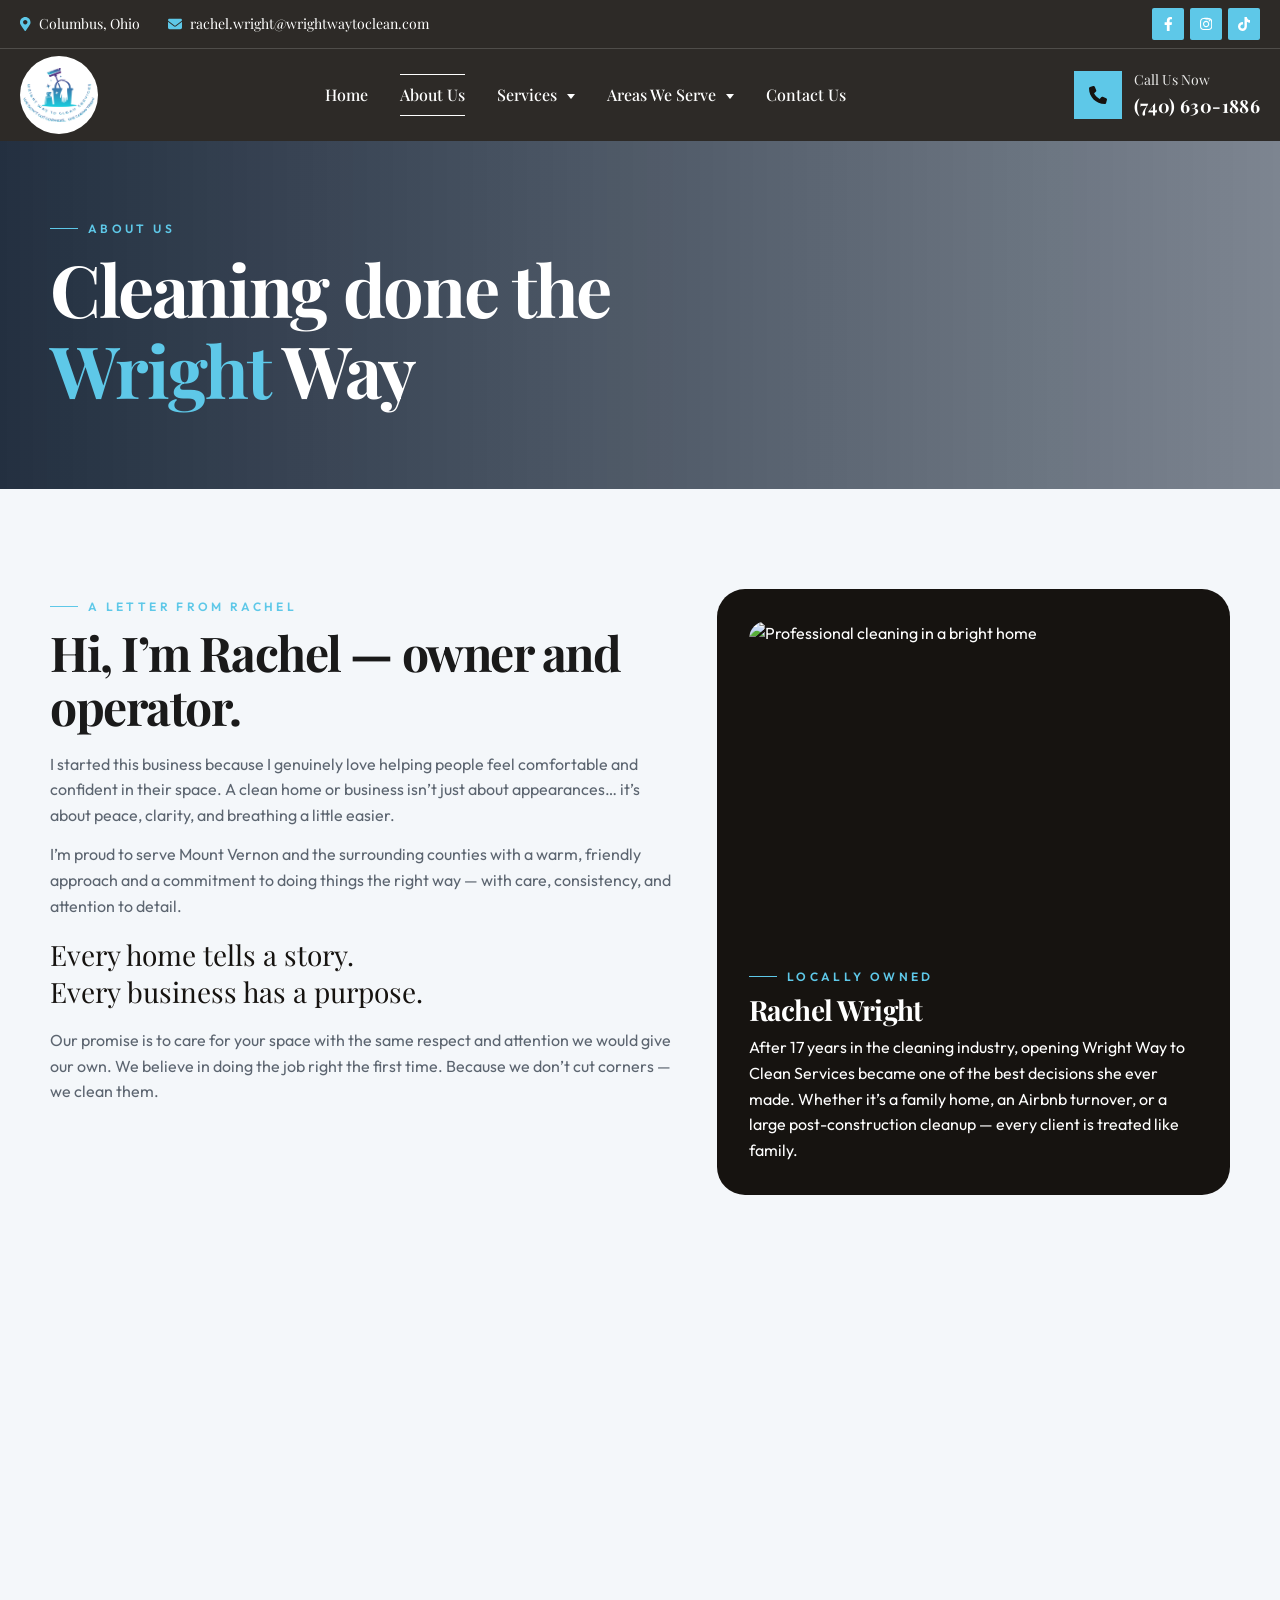
==== about.html @ b16ce920 "Add Wright Way to Clean marketing site. Static multi-page site with booking form, services, and Verc" ====
<!DOCTYPE html>
<html lang="en">
<head>
  <meta charset="UTF-8" />
  <meta name="viewport" content="width=device-width, initial-scale=1.0" />
  <title>About | Wright Way to Clean Services</title>
  <meta name="description" content="Meet Rachel Wright, owner of Wright Way to Clean Services. 17 years of professional cleaning across Central Ohio." />
  <link rel="icon" href="assets/img/favicon.svg" type="image/svg+xml" />
  <link rel="preconnect" href="https://fonts.googleapis.com" />
  <link rel="preconnect" href="https://fonts.gstatic.com" crossorigin />
  <link href="https://fonts.googleapis.com/css2?family=Outfit:wght@300;400;500;600;700&family=Playfair+Display:wght@500;600;700&display=swap" rel="stylesheet" />
  <link rel="stylesheet" href="assets/css/style.css" />
</head>
<body>
  <div class="preloader" id="preloader"><div class="preloader-inner"><div class="preloader-mark"><span class="spark-ring"></span><img src="assets/img/logo.png" alt="" /></div><p>Wright Way</p></div></div>
  <div class="scroll-progress"></div>

  <div class="site-chrome" id="siteChrome">
    <div class="topbar">
      <div class="container-wide topbar-inner">
        <div class="topbar-left">
          <span class="top-meta">
            <svg viewBox="0 0 384 512" aria-hidden="true"><path fill-rule="evenodd" d="M172.268 501.67C26.97 291.031 0 269.413 0 192 0 85.961 85.961 0 192 0s192 85.961 192 192c0 77.413-26.97 99.031-172.268 309.67-9.535 13.774-29.93 13.773-39.464 0zM192 272c44.183 0 80-35.817 80-80s-35.817-80-80-80-80 35.817-80 80 35.817 80 80 80z"/></svg>
            Columbus, Ohio
          </span>
          <a class="top-meta" href="mailto:rachel.wright@wrightwaytoclean.com">
            <svg viewBox="0 0 512 512" aria-hidden="true"><path d="M48 64C21.5 64 0 85.5 0 112c0 15.1 7.1 29.3 19.2 38.4L236.8 313.6c11.4 8.5 27 8.5 38.4 0L492.8 150.4c12.1-9.1 19.2-23.3 19.2-38.4 0-26.5-21.5-48-48-48H48zM0 176V384c0 35.3 28.7 64 64 64H448c35.3 0 64-28.7 64-64V176L294.4 339.2c-22.8 17.1-54 17.1-76.8 0L0 176z"/></svg>
            rachel.wright@wrightwaytoclean.com
          </a>
        </div>
        <div class="topbar-right">
          <a class="soc" href="https://www.facebook.com/ww2cs/" target="_blank" rel="noopener" aria-label="Facebook"><svg viewBox="0 0 320 512"><path d="M279.14 288l14.22-92.66h-88.91v-60.13c0-25.35 12.42-50.06 52.24-50.06h40.42V6.26S260.43 0 225.36 0c-73.22 0-121.08 44.38-121.08 124.72v70.62H22.89V288h81.39v224h100.17V288z"/></svg></a>
          <a class="soc" href="https://www.facebook.com/ww2cs/" target="_blank" rel="noopener" aria-label="Instagram"><svg viewBox="0 0 448 512"><path d="M224.1 141c-63.6 0-114.9 51.3-114.9 114.9s51.3 114.9 114.9 114.9S339 319.5 339 255.9 287.7 141 224.1 141zm0 189.6c-41.1 0-74.7-33.5-74.7-74.7s33.5-74.7 74.7-74.7 74.7 33.5 74.7 74.7-33.6 74.7-74.7 74.7zm146.4-194.3c0 14.9-12 26.8-26.8 26.8-14.9 0-26.8-12-26.8-26.8s12-26.8 26.8-26.8 26.8 12 26.8 26.8zm76.1 27.2c-1.7-35.9-9.9-67.7-36.2-93.9-26.2-26.2-58-34.4-93.9-36.2-37-2.1-147.9-2.1-184.9 0-35.8 1.7-67.6 9.9-93.9 36.1s-34.4 58-36.2 93.9c-2.1 37-2.1 147.9 0 184.9 1.7 35.9 9.9 67.7 36.2 93.9s58 34.4 93.9 36.2c37 2.1 147.9 2.1 184.9 0 35.9-1.7 67.7-9.9 93.9-36.2 26.2-26.2 34.4-58 36.2-93.9 2.1-37 2.1-147.8 0-184.8zM398.8 388c-7.8 19.6-22.9 34.7-42.6 42.6-29.5 11.7-99.5 9-132.1 9s-102.7 2.6-132.1-9c-19.6-7.8-34.7-22.9-42.6-42.6-11.7-29.5-9-99.5-9-132.1s-2.6-102.7 9-132.1c7.8-19.6 22.9-34.7 42.6-42.6 29.5-11.7 99.5 9 132.1 9s102.7-2.6 132.1 9c19.6 7.8 34.7 22.9 42.6 42.6 11.7 29.5 9 99.5 9 132.1s2.7 102.7-9 132.1z"/></svg></a>
          <a class="soc" href="https://www.facebook.com/ww2cs/" target="_blank" rel="noopener" aria-label="TikTok"><svg viewBox="0 0 448 512"><path d="M448 209.91a210.06 210.06 0 0 1-122.77-39.25v178.72A162.55 162.55 0 1 1 185 188.31v89.89a74.62 74.62 0 1 0 52.23 71.18V0h88.17a121.56 121.56 0 0 0 1.86 22.17h0A122.18 122.18 0 0 0 381 102.39a213.48 213.48 0 0 0 67 10.52z"/></svg></a>
        </div>
      </div>
    </div>
    <header class="site-header">
      <div class="header-inner">
        <a class="logo" href="index.html"><img src="assets/img/logo.png" alt="Wright Way to Clean Services" /></a>
        <nav class="nav" id="nav">
          <a href="index.html">Home</a>
          <a class="active" href="about.html">About Us</a>
          <div class="has-drop">
            <a href="services.html">Services <i></i></a>
            <div class="drop">
              <a href="services.html#residential">Residential Cleaning</a>
              <a href="services.html#commercial">Commercial Cleaning</a>
              <a href="services.html#airbnb">Airbnb</a>
              <a href="services.html#office">Office Cleaning</a>
              <a href="services.html#deep">Deep Cleaning</a>
              <a href="services.html#construction">Post Construction</a>
              <a href="services.html#move">Move In / Move Out</a>
            </div>
          </div>
          <div class="has-drop">
            <a href="index.html#areas">Areas We Serve <i></i></a>
            <div class="drop">
              <a href="index.html#areas">Columbus</a>
              <a href="index.html#areas">Mount Vernon</a>
              <a href="index.html#areas">Delaware</a>
              <a href="index.html#areas">Howard</a>
              <a href="index.html#areas">Newark</a>
            </div>
          </div>
          <a href="contact.html">Contact Us</a>
        </nav>
        <a class="call-now" href="tel:+17406301886">
          <span class="call-ico"><svg viewBox="0 0 512 512" aria-hidden="true"><path d="M164.9 24.6c-7.7-18.6-28-28.5-47.4-23.2l-88 24C12.1 30.2 0 46 0 64C0 311.4 200.6 512 448 512c18 0 33.8-12.1 38.6-29.5l24-88c5.3-19.4-4.6-39.7-23.2-47.4l-96-40c-16.3-6.8-35.2-2.1-46.3 11.6L304.7 368C234.3 334.7 177.3 277.7 144 207.3L193.3 167c13.7-11.2 18.4-30 11.6-46.3l-40-96z"/></svg></span>
          <span><small>Call Us Now</small><strong>(740) 630-1886</strong></span>
        </a>
        <button class="menu-toggle" aria-label="Open menu"><span></span><span></span><span></span></button>
      </div>
    </header>
  </div>

  <section class="page-hero about-hero">
    <div class="container">
      <p class="eyebrow">About us</p>
      <h1>Cleaning done the<br /><span class="gold">Wright</span> Way</h1>
    </div>
  </section>

  <section class="section">
    <div class="container story-grid">
      <div class="reveal-on">
        <p class="eyebrow">A letter from Rachel</p>
        <h2 style="font-size:clamp(32px,4vw,48px);margin:10px 0 18px;">Hi, I’m Rachel — owner and operator.</h2>
        <p style="color:var(--muted);margin-bottom:14px;">I started this business because I genuinely love helping people feel comfortable and confident in their space. A clean home or business isn’t just about appearances… it’s about peace, clarity, and breathing a little easier.</p>
        <p style="color:var(--muted);margin-bottom:14px;">I’m proud to serve Mount Vernon and the surrounding counties with a warm, friendly approach and a commitment to doing things the right way — with care, consistency, and attention to detail.</p>
        <p class="quote-pull">Every home tells a story.<br />Every business has a purpose.</p>
        <p style="color:var(--muted);">Our promise is to care for your space with the same respect and attention we would give our own. We believe in doing the job right the first time. Because we don’t cut corners — we clean them.</p>
      </div>
      <aside class="rachel-card reveal-on">
        <img src="https://images.unsplash.com/photo-1581578731548-c64695cc6952?auto=format&fit=crop&w=1000&q=80" alt="Professional cleaning in a bright home" />
        <p class="eyebrow">Locally owned</p>
        <h3 style="font-size:28px;margin:8px 0 10px;">Rachel Wright</h3>
        <p>After 17 years in the cleaning industry, opening Wright Way to Clean Services became one of the best decisions she ever made. Whether it’s a family home, an Airbnb turnover, or a large post-construction cleanup — every client is treated like family.</p>
      </aside>
    </div>
  </section>

  <section class="section" style="padding-top:0">
    <div class="container mv-grid">
      <article class="mv-card reveal-on">
        <p class="eyebrow">Our mission</p>
        <h3 style="font-size:28px;margin:10px 0 12px;">Healthier, happier spaces</h3>
        <p style="color:var(--muted)">To provide dependable, high-quality cleaning services that create healthier, happier, and more welcoming spaces. We are committed to building lasting relationships through honesty, professionalism, exceptional customer service, and attention to every detail.</p>
      </article>
      <article class="mv-card reveal-on">
        <p class="eyebrow">Our vision</p>
        <h3 style="font-size:28px;margin:10px 0 12px;">Central Ohio’s most trusted</h3>
        <p style="color:var(--muted)">To become the most trusted residential and commercial cleaning company in Central Ohio by consistently delivering outstanding service and creating lasting relationships within the communities we serve.</p>
      </article>
    </div>
  </section>

  <section class="section why" style="padding-top:40px">
    <div class="container">
      <div class="section-head reveal-on">
        <p class="eyebrow">Why Wright Way</p>
        <h2>What you can count on</h2>
      </div>
      <div class="why-list" style="max-width:900px;margin:0 auto">
        <article class="why-item reveal-on"><div class="why-ico">17</div><div><h3>17 Years of Professional Experience</h3><p>We clean efficiently while maintaining exceptional attention to detail.</p></div></article>
        <article class="why-item reveal-on"><div class="why-ico">OH</div><div><h3>Locally Owned</h3><p>Proud to serve our neighbors throughout Knox County and surrounding communities.</p></div></article>
        <article class="why-item reveal-on"><div class="why-ico">✦</div><div><h3>Customized Cleaning Plans</h3><p>Every home and business is different. We tailor services to meet your needs.</p></div></article>
        <article class="why-item reveal-on"><div class="why-ico">$</div><div><h3>Honest Pricing</h3><p>No hidden fees. No surprises. Just clear, upfront estimates.</p></div></article>
        <article class="why-item reveal-on"><div class="why-ico">✓</div><div><h3>Professional &amp; Reliable</h3><p>We show up on time, communicate clearly, and treat your property with respect.</p></div></article>
        <article class="why-item reveal-on"><div class="why-ico">♥</div><div><h3>Satisfaction Focused</h3><p>We take pride in our work and want every client to feel confident choosing Wright Way.</p></div></article>
      </div>
    </div>
  </section>

  <section class="cta-band">
    <div class="cta-glow"></div>
    <h2>Let’s care for your space</h2>
    <p>Call today or send a message — we’ll build a plan that fits.</p>
    <a class="btn btn-gold" href="contact.html">Get in touch</a>
  </section>

  <footer class="site-footer">
    <div class="container footer-grid">
      <div class="footer-brand">
        <img src="assets/img/logo.png" alt="Wright Way to Clean Services" />
        <p>Dependable, detail-oriented cleaning with professionalism, respect, and genuine care.</p>
      </div>
      <div><h4>Company</h4><a href="about.html">About Us</a><a href="services.html">Services</a><a href="contact.html">Contact</a><a href="policies.html">Policies</a></div>
      <div><h4>Services</h4><a href="services.html#residential">Residential</a><a href="services.html#commercial">Commercial</a><a href="services.html#airbnb">Airbnb</a><a href="services.html#deep">Deep Cleaning</a></div>
      <div><h4>Get in touch</h4><a href="tel:+17406301886">(740) 630-1886</a><a href="mailto:rachel.wright@wrightwaytoclean.com">rachel.wright@wrightwaytoclean.com</a></div>
    </div>
    <div class="container footer-bottom"><span>© <span id="year">2026</span> Wright Way to Clean Services.</span><span>Design &amp; Develop by Hive Tech Sol.</span></div>
  </footer>
  <script src="assets/js/main.js"></script>
</body>
</html>
---- assets/css/style.css ----
:root {
  --navy: #161310;
  --navy-2: #1e1914;
  --navy-3: #2a241c;
  --navy-soft: #3a3228;
  --gold: #5ec8e8;
  --gold-2: #8ad8f0;
  --gold-deep: #3aafd4;
  --cyan: #5ec8e8;
  --cyan-2: #8ad8f0;
  --accent: #5ec8e8;
  --cream: #f4f7fa;
  --cream-2: #e6eef4;
  --white: #ffffff;
  --ink: #1a1a1a;
  --muted: #5c6570;
  --muted-2: #8a939c;
  --line: rgba(255, 255, 255, 0.14);
  --line-dark: rgba(16, 24, 32, 0.1);
  --glass: rgba(255, 255, 255, 0.08);
  --shadow: 0 24px 60px rgba(16, 14, 10, 0.16);
  --radius: 22px;
  --header-h: 92px;
  --font-d: "Playfair Display", serif;
  --font-b: "Outfit", sans-serif;
  --font-g: "Roboto", sans-serif;
  --ease: cubic-bezier(0.22, 1, 0.36, 1);
}

*,
*::before,
*::after { box-sizing: border-box; margin: 0; padding: 0; }

html { scroll-behavior: smooth; }
@media (prefers-reduced-motion: reduce) {
  html { scroll-behavior: auto; }
}

body {
  font-family: var(--font-b);
  color: var(--ink);
  background: var(--cream);
  line-height: 1.6;
  overflow-x: hidden;
}

body.nav-open { overflow: hidden; }

img { max-width: 100%; display: block; }
a { color: inherit; text-decoration: none; }
button, input, select, textarea { font-family: inherit; }
ul { list-style: none; }

.container {
  width: min(1180px, calc(100% - 40px));
  margin-inline: auto;
}

.container-wide {
  width: min(1320px, calc(100% - 40px));
  margin-inline: auto;
}

/* Progress */
.scroll-progress {
  position: fixed; top: 0; left: 0; height: 3px; width: 0;
  background: linear-gradient(90deg, var(--gold), var(--cyan));
  z-index: 10000;
}

/* Preloader */
.preloader {
  position: fixed; inset: 0; z-index: 10001;
  background: var(--navy);
  display: grid; place-items: center;
  transition: opacity .7s var(--ease), visibility .7s;
}
.preloader.hide { opacity: 0; visibility: hidden; pointer-events: none; }
.preloader-inner { text-align: center; color: #fff; }
.preloader-mark {
  width: 140px; height: 140px; margin: 0 auto 22px;
  position: relative;
  background: #fff;
  border-radius: 50%;
  padding: 8px;
  box-shadow: 0 0 0 3px rgba(94,200,232,0.45), 0 20px 50px rgba(0,0,0,0.25);
}
.preloader-mark img {
  width: 100%; height: 100%; object-fit: contain;
  animation: pulse 1.6s ease-in-out infinite;
}
.spark-ring {
  position: absolute; inset: -10px;
  border: 1px solid rgba(94, 200, 232, 0.45);
  border-radius: 50%;
  animation: spin 4s linear infinite;
}
.spark-ring::after {
  content: "";
  position: absolute; top: -4px; left: 50%;
  width: 8px; height: 8px; border-radius: 50%;
  background: var(--gold);
  box-shadow: 0 0 16px var(--gold);
}
.preloader p {
  letter-spacing: 0.32em;
  font-size: 11px;
  text-transform: uppercase;
  color: var(--gold);
}

@keyframes spin { to { transform: rotate(360deg); } }
@keyframes pulse {
  0%, 100% { transform: scale(1); opacity: 1; }
  50% { transform: scale(1.06); opacity: 0.8; }
}

/* Noise overlay removed — feTurbulence was painting every frame */

/* Buttons */
.btn {
  display: inline-flex; align-items: center; justify-content: center; gap: 10px;
  height: 52px; padding: 0 26px;
  border-radius: 999px; border: 0;
  font-weight: 600; font-size: 14px; letter-spacing: 0.04em;
  cursor: pointer; position: relative; overflow: hidden;
  transition: transform .35s var(--ease), box-shadow .35s;
}
.btn:hover { transform: translateY(-2px); }
.btn-gold {
  background: var(--accent);
  color: #111;
  box-shadow: 0 10px 30px rgba(94, 200, 232, 0.35);
}
.btn-gold:hover { box-shadow: 0 16px 36px rgba(94, 200, 232, 0.45); }
.btn-ghost {
  background: transparent;
  color: #fff;
  border: 1px solid rgba(255,255,255,0.28);
}
.btn-ghost:hover { background: rgba(255,255,255,0.08); }
.btn-navy {
  background: var(--navy);
  color: #fff;
}
.btn-navy:hover { background: #2a241c; }
.btn .arrow {
  transition: transform .3s var(--ease);
}
.btn:hover .arrow { transform: translateX(4px); }

.eyebrow {
  display: inline-flex; align-items: center; gap: 10px;
  font-size: 12px; letter-spacing: 0.28em; text-transform: uppercase;
  color: var(--gold); font-weight: 600;
}
.eyebrow::before {
  content: ""; width: 28px; height: 1px; background: currentColor;
}

h1, h2, h3, h4 { font-family: var(--font-d); line-height: 1.12; letter-spacing: -0.03em; }
.section { padding: 100px 0; position: relative; }
.section-head { text-align: center; max-width: 680px; margin: 0 auto 64px; }
.section-head h2 { font-size: clamp(32px, 4.4vw, 56px); margin: 10px 0 16px; }
.section-head p { color: var(--muted); font-size: 17px; }
.gold { color: var(--gold); }
.cyan { color: var(--cyan); }

/* Topbar + Header — GC Cleaning layout */
.site-chrome {
  z-index: 40;
  background: rgba(18, 14, 10, 0.88);
}
.site-chrome.is-home {
  position: absolute;
  left: 0; right: 0; top: 0;
  background: rgba(12, 10, 8, 0.42);
}
.site-chrome:not(.is-home) {
  position: sticky;
  top: 0;
}
.site-chrome.is-home.scrolled {
  position: fixed;
  background: rgba(16, 12, 10, 0.94);
  box-shadow: 0 10px 30px rgba(0,0,0,0.28);
}

.topbar {
  color: rgba(255,255,255,0.92);
  font-size: 14px;
  font-family: var(--font-d);
  border-bottom: 1px solid rgba(255,255,255,0.16);
}
.topbar-inner {
  display: flex; justify-content: space-between; align-items: center;
  min-height: 44px; gap: 16px; flex-wrap: wrap;
  padding: 8px 0;
}
.topbar-left, .topbar-right { display: flex; align-items: center; flex-wrap: wrap; }
.topbar-left { gap: 28px; }
.topbar-right { gap: 6px; }
.top-meta {
  display: inline-flex; align-items: center; gap: 8px;
  color: #fff;
}
.top-meta svg {
  height: 14px;
  width: auto;
  fill: var(--accent);
  stroke: none;
  flex: none;
}
.top-meta:hover { color: var(--accent); }
.soc {
  width: 32px; height: 32px;
  background: var(--accent);
  color: #fff;
  display: grid; place-items: center;
  border-radius: 2px;
  transition: transform .25s var(--ease), background .25s;
}
.soc svg { height: 14px; width: auto; max-width: 16px; fill: currentColor; }
.soc:hover { transform: translateY(-2px); background: #7ad4ef; }

.site-header {
  height: var(--header-h);
  display: flex; align-items: center;
}
.header-inner {
  display: flex; align-items: center; justify-content: space-between; gap: 20px;
  width: min(1320px, calc(100% - 40px));
  margin: 0 auto;
}
.logo {
  display: flex; align-items: center; gap: 12px;
  color: #fff; font-family: var(--font-d); font-weight: 700;
  flex: none;
}
.logo img {
  width: 78px; height: 78px; object-fit: contain;
  background: #fff; border-radius: 50%;
  padding: 3px;
}
.logo span { display: none; }
.nav {
  display: flex; align-items: center; justify-content: center; gap: 8px;
  flex: 1;
}
.nav > a,
.nav .has-drop > a {
  color: #fff;
  font-family: var(--font-d);
  font-size: 16px;
  font-weight: 500;
  position: relative;
  padding: 10px 12px;
}
.nav > a.active::before,
.nav > a.active::after,
.nav .has-drop > a.active::before,
.nav .has-drop > a.active::after {
  content: "";
  position: absolute;
  left: 12px; right: 12px;
  height: 1px;
  background: #fff;
}
.nav > a.active::before,
.nav .has-drop > a.active::before { top: 2px; }
.nav > a.active::after,
.nav .has-drop > a.active::after { bottom: 2px; }
.nav > a:hover,
.nav .has-drop:hover > a { color: var(--accent); }
.has-drop { position: relative; }
.has-drop > a i {
  display: inline-block;
  width: 0; height: 0;
  margin-left: 6px;
  border-left: 4px solid transparent;
  border-right: 4px solid transparent;
  border-top: 5px solid currentColor;
  vertical-align: 2px;
}
.drop {
  position: absolute;
  top: calc(100% + 8px);
  left: 0;
  min-width: 220px;
  background: #fff;
  color: var(--ink);
  padding: 10px 0;
  box-shadow: 0 16px 40px rgba(0,0,0,0.16);
  opacity: 0;
  visibility: hidden;
  transform: translateY(8px);
  transition: .25s var(--ease);
  z-index: 20;
}
.has-drop:hover .drop,
.has-drop:focus-within .drop {
  opacity: 1; visibility: visible; transform: none;
}
.drop a {
  display: block;
  padding: 9px 18px;
  color: var(--ink);
  font-family: var(--font-b);
  font-size: 14px;
}
.drop a:hover { background: #f3f8fb; color: var(--accent); }

.call-now {
  display: flex; align-items: center; gap: 12px;
  color: #fff;
  flex: none;
}
.call-ico {
  width: 48px; height: 48px;
  background: var(--accent);
  display: grid; place-items: center;
  flex: none;
}
.call-ico svg { height: 18px; width: auto; max-width: 18px; fill: #161310; stroke: none; }
.call-now small {
  display: block;
  font-family: var(--font-d);
  font-size: 14px;
  opacity: 0.9;
}
.call-now strong {
  display: block;
  font-family: var(--font-d);
  font-size: 18px;
  font-weight: 700;
  letter-spacing: 0.02em;
}
.call-now:hover { color: var(--accent); }

.menu-toggle {
  display: none; width: 44px; height: 44px;
  background: transparent; border: 1px solid rgba(255,255,255,0.2);
  border-radius: 4px; color: #fff; cursor: pointer;
}
.menu-toggle span {
  display: block; width: 18px; height: 2px; background: #fff; margin: 4px auto;
  transition: .3s;
}

/* Hero */
.hero {
  position: relative;
  min-height: 100vh;
  min-height: 100dvh;
  display: flex; align-items: center;
  color: #fff;
  overflow: hidden;
  padding: 170px 0 80px;
}
.hero-media, .hero-video, .hero-poster, .hero-overlay {
  position: absolute; inset: 0;
}
.hero-video, .hero-poster {
  width: 100%; height: 100%; object-fit: cover;
}
.hero-video { opacity: 0; transition: opacity .6s ease; }
.hero-video.is-on { opacity: 1; }
.hero-overlay {
  background:
    linear-gradient(90deg, rgba(4,10,22,0.82) 0%, rgba(4,10,22,0.55) 48%, rgba(4,10,22,0.72) 100%);
}

.hero-grid {
  position: relative; z-index: 2;
  display: grid; grid-template-columns: 1.15fr 0.85fr;
  gap: 48px; align-items: center;
}
.hero-copy h1 {
  font-size: clamp(42px, 6vw, 78px);
  margin: 16px 0 18px;
}
.hero-copy p.lead {
  font-size: 18px; color: rgba(255,255,255,0.78);
  max-width: 520px; margin-bottom: 28px;
}
.hero-actions { display: flex; gap: 14px; flex-wrap: wrap; margin-bottom: 36px; }
.hero-pills { display: flex; gap: 10px; flex-wrap: wrap; }
.pill {
  font-size: 12px; letter-spacing: 0.06em; text-transform: uppercase;
  padding: 8px 14px; border-radius: 999px;
  border: 1px solid rgba(255,255,255,0.16);
  background: rgba(255,255,255,0.08);
}

.book-card {
  background: rgba(18, 14, 10, 0.86);
  border: 1px solid rgba(255,255,255,0.16);
  border-radius: 28px;
  padding: 28px 26px 24px;
  box-shadow: 0 30px 80px rgba(0,0,0,0.28);
  position: relative;
  overflow: hidden;
}
.book-card::before {
  content: "";
  position: absolute; inset: 0;
  background: linear-gradient(180deg, rgba(94,200,232,0.08), transparent 40%);
  pointer-events: none;
}
.book-card h3 {
  font-size: 26px; margin-bottom: 6px;
}
.book-card .sub { color: rgba(255,255,255,0.7); font-size: 14px; margin-bottom: 20px; }
.form-grid { display: grid; grid-template-columns: 1fr 1fr; gap: 12px; }
.form-grid .full { grid-column: 1 / -1; }
.field input, .field select, .field textarea {
  width: 100%; height: 48px;
  border: 1px solid rgba(255,255,255,0.14);
  background: rgba(4, 13, 26, 0.45);
  color: #fff; border-radius: 12px;
  padding: 0 14px; outline: none;
  transition: border .25s, box-shadow .25s;
}
.field textarea { height: 110px; padding: 12px 14px; resize: vertical; }
.field input:focus, .field select:focus, .field textarea:focus {
  border-color: var(--gold);
  box-shadow: 0 0 0 3px rgba(94,200,232,0.18);
}
.field select option { color: #111; }
.field input::placeholder, .field textarea::placeholder { color: rgba(255,255,255,0.45); }
.book-card .btn { width: 100%; height: 50px; margin-top: 6px; }

/* Marquee */
.marquee-wrap {
  background: var(--navy);
  border-top: 1px solid var(--line);
  border-bottom: 1px solid var(--line);
  overflow: hidden;
  padding: 16px 0;
}
.marquee {
  display: flex; gap: 0;
  width: max-content;
  animation: marquee 28s linear infinite;
}
.marquee span {
  color: rgba(255,255,255,0.72);
  font-family: var(--font-d);
  font-weight: 700;
  letter-spacing: 0.18em;
  text-transform: uppercase;
  font-size: 13px;
  padding: 0 28px;
  white-space: nowrap;
}
.marquee span i {
  font-style: normal; color: var(--gold); padding-right: 28px;
}
@keyframes marquee { to { transform: translateX(-50%); } }

/* Stats */
.stats {
  background: linear-gradient(180deg, #1a1510, #2a2218);
  color: #fff;
  padding: 72px 0;
}
.stats-grid {
  display: grid; grid-template-columns: repeat(4, 1fr); gap: 24px;
}
.stat {
  text-align: center; padding: 10px;
  position: relative;
}
.stat + .stat::before {
  content: "";
  position: absolute; left: -12px; top: 18%; bottom: 18%;
  width: 1px; background: rgba(255,255,255,0.1);
}
.stat b {
  display: block;
  font-family: var(--font-d);
  font-size: clamp(36px, 4vw, 56px);
  color: var(--gold);
  letter-spacing: -0.04em;
}
.stat span { color: rgba(255,255,255,0.7); font-size: 14px; letter-spacing: 0.08em; text-transform: uppercase; }

/* About */
.about-grid {
  display: grid; grid-template-columns: 1.05fr 0.95fr; gap: 64px; align-items: center;
}
.about-visual { position: relative; min-height: 520px; }
.about-visual .main-shot {
  width: 78%; height: 460px; object-fit: cover;
  border-radius: 28px;
  box-shadow: var(--shadow);
}
.about-visual .float-shot {
  position: absolute; right: 0; bottom: 24px;
  width: 48%; height: 250px; object-fit: cover;
  border-radius: 22px;
  border: 8px solid var(--cream);
  box-shadow: var(--shadow);
}
.badge-float {
  position: absolute; left: 18px; bottom: 70px;
  background: var(--navy); color: #fff;
  padding: 18px 20px; border-radius: 18px;
  box-shadow: var(--shadow);
}
.badge-float strong {
  display: block; font-family: var(--font-d); font-size: 28px; color: var(--gold);
}
.badge-float span { font-size: 12px; letter-spacing: 0.08em; text-transform: uppercase; color: rgba(255,255,255,0.7); }
.sparkle {
  position: absolute; color: var(--gold);
  font-size: 22px;
  opacity: 0.7;
}
.sparkle-1 { top: 18px; right: 18%; }
.sparkle-2 { top: 40%; left: 6%; }
.about-copy h2 { font-size: clamp(32px, 4vw, 50px); margin: 10px 0 18px; }
.about-copy p { color: var(--muted); margin-bottom: 14px; }
.promise {
  margin: 22px 0 26px;
  padding: 18px 20px;
  border-left: 3px solid var(--gold);
  background: rgba(94,200,232,0.08);
  border-radius: 0 16px 16px 0;
  font-family: var(--font-d);
  font-weight: 700;
}
.check-list { display: grid; gap: 10px; margin-bottom: 26px; }
.check-list li {
  display: flex; gap: 10px; align-items: flex-start;
  color: var(--ink); font-weight: 500;
}
.check-list li svg { flex: none; margin-top: 3px; }

/* Services */
.services { background: #fff; }
.services-grid {
  display: grid;
  grid-template-columns: repeat(3, 1fr);
  gap: 32px 24px;
  padding-top: 18px;
}
.svc {
  position: relative;
  background: #111;
  color: #fff;
  min-height: 390px;
  padding: 40px 28px 36px;
  display: block;
  isolation: isolate;
  overflow: hidden;
}
.svc::before {
  content: "";
  position: absolute;
  left: 0; right: 0; bottom: 0;
  height: 3px;
  background: var(--accent);
  z-index: 4;
}
.svc img {
  position: absolute; inset: 0;
  width: 100%; height: 100%;
  object-fit: cover;
  opacity: 0;
  transform: scale(1.06);
  transition: opacity .5s var(--ease), transform .8s var(--ease);
  z-index: 0;
}
.svc:hover img {
  opacity: 1;
  transform: scale(1.12);
}
.svc::after {
  content: "";
  position: absolute; inset: 0;
  background: linear-gradient(180deg, rgba(0,0,0,0.25), rgba(0,0,0,0.72));
  opacity: 0;
  transition: opacity .45s var(--ease);
  z-index: 1;
  pointer-events: none;
}
.svc:hover::after { opacity: 1; }
.svc-num {
  position: absolute;
  top: 0;
  right: 0;
  width: 58px;
  height: 58px;
  background: var(--accent);
  color: #fff;
  font-family: var(--font-d);
  font-size: 20px;
  font-weight: 700;
  display: grid;
  place-items: center;
  z-index: 5;
  letter-spacing: 0;
}
.svc-body {
  position: relative;
  z-index: 2;
  height: 100%;
  min-height: 310px;
  display: flex;
  flex-direction: column;
  align-items: flex-start;
}
.svc-ico {
  width: 48px;
  height: 48px;
  color: var(--accent);
  margin-bottom: 18px;
  display: grid;
  place-items: center;
}
.svc-ico svg { width: 42px; height: 42px; }
.svc h3 {
  font-family: var(--font-b);
  font-size: 22px;
  font-weight: 700;
  margin: 0 0 12px;
  letter-spacing: 0;
}
.svc p {
  color: rgba(255,255,255,0.82);
  font-size: 14.5px;
  line-height: 1.6;
  margin-bottom: 22px;
}
.svc .more {
  margin-top: auto;
  display: inline-flex;
  align-items: center;
  justify-content: center;
  background: var(--accent);
  color: #fff;
  font-weight: 600;
  font-size: 13px;
  letter-spacing: 0.04em;
  padding: 11px 20px;
  text-transform: none;
}

/* Process — brochure spread, no timeline gimmicks */
.process {
  background: #efece6;
  color: var(--ink);
  padding: 0;
  overflow: hidden;
}
.process-shell {
  display: grid;
  grid-template-columns: minmax(280px, 48%) minmax(0, 1fr);
  min-height: 720px;
}
.process-media {
  position: relative;
  margin: 0;
  min-height: 420px;
}
.process-media img {
  position: absolute;
  inset: 0;
  width: 100%;
  height: 100%;
  object-fit: cover;
  display: block;
}
.process-media figcaption {
  position: absolute;
  left: 0;
  right: 0;
  bottom: 0;
  margin: 0;
  padding: 16px 28px;
  background: #161310;
  color: #efece6;
  font-family: var(--font-d);
  font-style: italic;
  font-size: 15px;
  line-height: 1.45;
}
.process-panel {
  padding: 72px clamp(36px, 5.5vw, 80px) 64px clamp(32px, 4.5vw, 64px);
  background: #f7f5f0;
  display: flex;
  flex-direction: column;
  justify-content: center;
}
.process-panel > * { max-width: 520px; }
.process-panel h2 {
  font-size: clamp(34px, 4.2vw, 52px);
  margin: 10px 0 16px;
  color: var(--ink);
  font-weight: 600;
  max-width: 14ch;
}
.process-lead {
  color: var(--muted);
  font-size: 16.5px;
  max-width: 46ch;
  margin: 0 0 8px;
  line-height: 1.65;
}
.process-list {
  list-style: none;
  margin: 20px 0 0;
  padding: 0;
}
.pstep {
  display: grid;
  grid-template-columns: 44px 1fr;
  gap: 2px 14px;
  padding: 18px 8px 18px 0;
  border-top: 1px solid #ddd6cc;
}
.pstep:last-of-type { border-bottom: 1px solid #ddd6cc; }
.pnum {
  font-family: var(--font-d);
  font-size: 14px;
  font-weight: 600;
  color: #2a7a90;
  letter-spacing: 0.04em;
  padding-top: 5px;
}
.pstep h3 {
  font-family: var(--font-b);
  font-size: 18px;
  font-weight: 600;
  margin: 0 0 6px;
  letter-spacing: 0;
  color: var(--ink);
}
.pstep p {
  color: var(--muted);
  font-size: 15px;
  line-height: 1.6;
  max-width: none;
  margin: 0;
}
.process-cta {
  display: inline-flex;
  align-items: center;
  gap: 10px;
  margin-top: 28px;
  width: fit-content;
  font-weight: 600;
  font-size: 15px;
  color: var(--ink);
  border-bottom: 1px solid var(--ink);
  padding: 0 0 5px;
  letter-spacing: 0.02em;
}
.process-cta span {
  transition: transform .3s var(--ease);
}
.process-cta:hover span { transform: translateX(4px); }

/* Why */
.why { background: var(--cream); }
.why-grid {
  display: grid; grid-template-columns: 0.9fr 1.1fr; gap: 50px; align-items: center;
}
.why-visual {
  position: relative; border-radius: 28px; overflow: hidden; min-height: 520px;
}
.why-visual img { width: 100%; height: 100%; object-fit: cover; min-height: 520px; }
.why-chip {
  position: absolute; right: 20px; bottom: 20px;
  background: rgba(6,20,39,0.9); color: #fff;
  padding: 16px 18px; border-radius: 16px;
  border: 1px solid rgba(255,255,255,0.1);
}
.why-list { display: grid; gap: 16px; }
.why-item {
  display: grid; grid-template-columns: 64px 1fr; gap: 16px;
  background: #fff; padding: 20px; border-radius: 20px;
  box-shadow: 0 10px 30px rgba(6,20,39,0.05);
  border: 1px solid rgba(16,24,32,0.05);
  transition: transform .35s var(--ease), box-shadow .35s;
}
.why-item:hover { transform: translateY(-4px); box-shadow: var(--shadow); }
.why-ico {
  width: 64px; height: 64px; border-radius: 18px;
  background: linear-gradient(160deg, #2a241c, #161310);
  display: grid; place-items: center; color: var(--gold);
}
.why-item h3 { font-size: 20px; margin-bottom: 6px; }
.why-item p { color: var(--muted); font-size: 14.5px; }

/* Areas */
.areas { background: #fff; }
.areas-grid {
  display: grid; grid-template-columns: repeat(5, 1fr); gap: 16px;
}
.area-card {
  background: var(--navy);
  color: #fff; border-radius: 22px; padding: 28px 18px;
  text-align: center; position: relative; overflow: hidden;
  min-height: 220px;
  display: flex; flex-direction: column; justify-content: flex-end; align-items: center;
  transition: transform .4s var(--ease);
}
.area-card img {
  position: absolute; inset: 0;
  width: 100%; height: 100%;
  object-fit: cover;
  z-index: 0;
  transform: scale(1.04);
  transition: transform .8s var(--ease);
}
.area-card:hover img { transform: scale(1.1); }
.area-card:hover { transform: translateY(-6px); }
.area-card::before {
  content: ""; position: absolute; inset: 0; z-index: 1;
  background:
    linear-gradient(180deg, rgba(6,20,39,0.15) 0%, rgba(6,20,39,0.72) 100%);
}
.area-card h3 { position: relative; z-index: 2; font-size: 22px; }
.area-card span { position: relative; z-index: 2; color: var(--gold); font-size: 12px; letter-spacing: 0.14em; text-transform: uppercase; }

/* Testimonials */
.quotes { background: #fff; color: var(--ink); overflow: visible; }
.quotes-head {
  text-align: center;
  max-width: 640px;
  margin: 0 auto 48px;
}
.quotes-kicker {
  font-family: var(--font-d);
  color: var(--accent);
  font-size: 20px;
  font-weight: 600;
  margin-bottom: 8px;
}
.quotes-head h2 {
  font-size: clamp(32px, 4.4vw, 48px);
  margin: 0 0 14px;
  color: #111;
  font-weight: 700;
}
.quotes-head p {
  font-family: var(--font-g);
  color: #555;
  font-size: 15px;
  line-height: 1.65;
  font-weight: 400;
}
.quotes-slider {
  position: relative;
  padding: 0 8px;
}
.quotes-viewport { overflow: hidden; }
.quotes-track {
  display: flex;
  gap: 22px;
  transition: transform .55s ease;
}
}
.quote-card {
  flex: 0 0 calc((100% - 44px) / 3);
  font-family: var(--font-g);
  background: #f3f3f3;
  border-radius: 16px;
  padding: 22px 22px 24px;
  box-shadow: 0 1px 4px rgba(0,0,0,0.06);
  min-width: 0;
  min-height: 230px;
}
.rev-top {
  display: flex;
  align-items: flex-start;
  justify-content: space-between;
  gap: 10px;
  margin-bottom: 12px;
}
.rev-who {
  display: flex;
  align-items: center;
  gap: 12px;
  min-width: 0;
}
.rev-avatar {
  width: 48px;
  height: 48px;
  border-radius: 50%;
  overflow: hidden;
  background: #ddd;
  flex: none;
}
.rev-avatar img {
  width: 100%;
  height: 100%;
  object-fit: cover;
  display: block;
}
.rev-who strong {
  display: block;
  font-size: 15px;
  font-weight: 500;
  color: #202124;
  line-height: 1.2;
  font-family: var(--font-g);
}
.rev-who span {
  display: block;
  font-size: 13px;
  color: #8a8a8a;
  margin-top: 3px;
}
.rev-google {
  width: 22px;
  height: 22px;
  flex: none;
  margin-top: 2px;
}
.rev-google svg { width: 100%; height: 100%; display: block; }
.rev-stars {
  display: flex;
  align-items: center;
  gap: 2px;
  margin-bottom: 12px;
}
.rev-stars > svg {
  width: 16px;
  height: 16px;
  fill: #f4b400;
}
.rev-verified {
  width: 16px;
  height: 16px;
  border-radius: 50%;
  background: #4285f4;
  display: grid;
  place-items: center;
  margin-left: 6px;
}
.rev-verified svg {
  width: 12px;
  height: 12px;
  fill: #fff;
}
.quote-card p {
  color: #3c4043;
  font-size: 14px;
  line-height: 1.55;
  margin: 0;
  font-weight: 400;
  display: -webkit-box;
  -webkit-line-clamp: 4;
  -webkit-box-orient: vertical;
  overflow: hidden;
}
.quotes-btn {
  position: absolute;
  top: 50%;
  transform: translateY(-50%);
  z-index: 3;
  width: 48px;
  height: 48px;
  border-radius: 50%;
  border: 1px solid #d9d9d9;
  background: #fff;
  color: #7a7a7a;
  cursor: pointer;
  display: grid;
  place-items: center;
  box-shadow: 0 6px 18px rgba(0,0,0,0.08);
  transition: background .2s, color .2s, box-shadow .2s;
}
.quotes-btn svg { width: 18px; height: 18px; }
.quotes-btn:hover {
  background: #fff;
  color: #222;
  box-shadow: 0 8px 22px rgba(0,0,0,0.12);
}
.quotes-prev { left: -18px; }
.quotes-next { right: -18px; }

/* FAQ */
.faq-wrap { max-width: 820px; margin: 0 auto; }
.faq-item {
  background: #fff; border-radius: 16px; margin-bottom: 12px;
  border: 1px solid var(--line-dark); overflow: hidden;
}
.faq-item button {
  width: 100%; text-align: left; background: none; border: 0;
  padding: 20px 24px; font-size: 17px; font-weight: 650;
  font-family: var(--font-d); cursor: pointer;
  display: flex; justify-content: space-between; gap: 16px; align-items: center;
}
.faq-item .ans {
  max-height: 0; overflow: hidden;
  transition: max-height .45s var(--ease), padding .45s;
  color: var(--muted); padding: 0 24px;
}
.faq-item.open .ans { max-height: 220px; padding: 0 24px 20px; }
.faq-item .plus {
  width: 28px; height: 28px; border-radius: 50%;
  border: 1px solid var(--gold); color: var(--gold);
  display: grid; place-items: center; flex: none;
  transition: transform .3s;
}
.faq-item.open .plus { transform: rotate(45deg); background: var(--navy); color: var(--gold); }

/* CTA */
.cta-band {
  position: relative; overflow: hidden;
  background: var(--navy); color: #fff; text-align: center;
  padding: 90px 20px;
}
.cta-band h2 { font-size: clamp(32px, 5vw, 56px); margin: 10px 0 16px; }
.cta-band p { color: rgba(255,255,255,0.72); margin-bottom: 26px; }
.cta-glow {
  position: absolute; width: 420px; height: 420px; border-radius: 50%;
  background: radial-gradient(circle, rgba(94,200,232,0.22), transparent 65%);
  top: -180px; left: 50%; transform: translateX(-50%);
  pointer-events: none;
}

/* Footer */
.site-footer {
  background: #161310; color: rgba(255,255,255,0.72); padding: 64px 0 24px;
}
.footer-grid {
  display: grid; grid-template-columns: 1.4fr 1fr 1fr 1.1fr; gap: 32px;
  margin-bottom: 40px;
}
.footer-brand img {
  width: 86px; height: 86px; object-fit: contain;
  background: #fff; border-radius: 50%; padding: 4px; margin-bottom: 16px;
}
.footer-brand p { font-size: 14.5px; max-width: 320px; }
.site-footer h4 { color: #fff; margin-bottom: 16px; font-size: 16px; }
.site-footer a { display: block; margin: 8px 0; font-size: 14.5px; }
.site-footer a:hover { color: var(--gold); }
.footer-bottom {
  border-top: 1px solid rgba(255,255,255,0.08);
  padding-top: 18px; display: flex; justify-content: space-between; gap: 12px; flex-wrap: wrap;
  font-size: 13px;
}

/* Page hero */
.page-hero {
  background:
    linear-gradient(90deg, rgba(6,20,39,0.88), rgba(6,20,39,0.55)),
    url("https://images.unsplash.com/photo-1581578731548-c64695cc6952?auto=format&fit=crop&w=1800&q=70") center/cover;
  color: #fff; padding: 70px 0 80px; position: relative; overflow: hidden;
}
.page-hero.about-hero {
  background:
    linear-gradient(90deg, rgba(6,20,39,0.88), rgba(6,20,39,0.5)),
    url("https://images.unsplash.com/photo-1527515637462-cff94eecc1ac?auto=format&fit=crop&w=1800&q=70") center/cover;
}
.page-hero.contact-hero {
  background:
    linear-gradient(90deg, rgba(6,20,39,0.88), rgba(6,20,39,0.5)),
    url("https://images.unsplash.com/photo-1563453392212-326f5e854473?auto=format&fit=crop&w=1800&q=70") center/cover;
}
.page-hero h1 { font-size: clamp(40px, 6vw, 72px); margin-top: 10px; }

/* About page extras */
.story-grid, .mv-grid, .contact-grid {
  display: grid; gap: 40px; align-items: start;
}
.story-grid { grid-template-columns: 1.1fr 0.9fr; }
.mv-grid { grid-template-columns: 1fr 1fr; }
.mv-card, .policy-card, .svc-detail {
  background: #fff; border-radius: 24px; padding: 32px;
  box-shadow: 0 16px 40px rgba(6,20,39,0.06);
  border: 1px solid var(--line-dark);
}
.quote-pull {
  font-family: var(--font-d); font-size: 28px; line-height: 1.3;
  color: var(--navy); margin: 18px 0;
}
.rachel-card {
  background: var(--navy); color: #fff; border-radius: 28px; padding: 32px;
  position: relative; overflow: hidden;
}
.rachel-card img {
  width: 100%; height: 320px; object-fit: cover; border-radius: 18px; margin-bottom: 18px;
}
.svc-detail-grid { display: grid; gap: 22px; }
.svc-detail {
  display: grid; grid-template-columns: 280px 1fr; gap: 28px; align-items: center;
}
.svc-detail img { width: 100%; height: 200px; object-fit: cover; border-radius: 18px; }
.svc-detail h3 { font-size: 28px; margin-bottom: 8px; }

.contact-grid { grid-template-columns: 0.85fr 1.15fr; }
.contact-card {
  background: var(--navy); color: #fff; border-radius: 28px; padding: 36px;
}
.contact-card a { color: var(--gold-2); }
.contact-form-card {
  background: #fff; border-radius: 28px; padding: 32px;
  box-shadow: var(--shadow);
}
.contact-form-card .field input,
.contact-form-card .field select,
.contact-form-card .field textarea {
  background: #f4f1ea; color: var(--ink); border-color: #e4dfd2;
}
.contact-form-card .field input::placeholder,
.contact-form-card .field textarea::placeholder { color: #8b8373; }

.form-success {
  display: none; text-align: center; padding: 28px 10px; color: #0b6b4f; font-weight: 600;
}
.form-success.show { display: block; }

.reveal {
  opacity: 0; transform: translateY(30px);
  animation: reveal .9s var(--ease) forwards;
}
.reveal-d1 { animation-delay: .1s; }
.reveal-d2 { animation-delay: .22s; }
.reveal-d3 { animation-delay: .34s; }
@keyframes reveal {
  to { opacity: 1; transform: none; }
}

.js .reveal-on {
  opacity: 0; transform: translateY(36px);
  transition: opacity .8s var(--ease), transform .8s var(--ease);
}
.js .reveal-on.is-in { opacity: 1; transform: none; }

.section, .process, .quotes, .stats, .cta-band, .areas {
  content-visibility: auto;
  contain-intrinsic-size: 1px 720px;
}

@media (prefers-reduced-motion: reduce) {
  .marquee { animation: none; }
  .reveal, .js .reveal-on { opacity: 1; transform: none; animation: none; }
  .hero-video { display: none; }
}

/* Mobile */
@media (max-width: 1020px) {
  .hero-grid, .about-grid, .why-grid, .story-grid, .contact-grid, .svc-detail { grid-template-columns: 1fr; }
  .stats-grid { grid-template-columns: repeat(2, 1fr); }
  .stat + .stat::before { display: none; }
  .areas-grid { grid-template-columns: repeat(2, 1fr); }
  .quote-card { flex: 0 0 calc((100% - 22px) / 2); }
  .quotes-prev { left: -6px; }
  .quotes-next { right: -6px; }
  .services-grid { grid-template-columns: 1fr 1fr; }
  .process-shell { grid-template-columns: 1fr; min-height: 0; }
  .process-media { min-height: 320px; }
  .process-panel { padding: 48px 28px 56px; }
  .footer-grid { grid-template-columns: 1fr 1fr; }
  .about-visual { min-height: 420px; }
  .form-grid { grid-template-columns: 1fr; }
}
@media (max-width: 1100px) {
  .nav {
    position: fixed; inset: 0 0 0 auto; width: min(320px, 86vw);
    background: #161310; flex-direction: column; align-items: flex-start;
    padding: 100px 28px 28px; gap: 8px;
    transform: translateX(100%); transition: transform .4s var(--ease);
    box-shadow: -20px 0 60px rgba(0,0,0,0.3);
    overflow-y: auto;
  }
  .nav.open { transform: none; }
  .nav > a,
  .nav .has-drop > a { color: #fff; }
  .drop {
    position: static;
    opacity: 1;
    visibility: visible;
    transform: none;
    background: transparent;
    box-shadow: none;
    padding: 0 0 8px 12px;
  }
  .drop a { color: rgba(255,255,255,0.8); }
  .menu-toggle { display: block; z-index: 50; }
  .call-now small { font-size: 12px; }
  .call-now strong { font-size: 15px; }
  .topbar { display: none; }
  .hero { padding-top: 120px; }
  .areas-grid { grid-template-columns: 1fr 1fr; }
}
@media (max-width: 560px) {
  .areas-grid, .mv-grid, .footer-grid, .stats-grid, .services-grid { grid-template-columns: 1fr; }
  .hero-actions .btn { width: 100%; }
  .container, .container-wide, .header-inner { width: calc(100% - 28px); }
  .call-now span { display: none; }
  .quote-card { flex: 0 0 100%; }
  .quotes-prev { left: 0; }
  .quotes-next { right: 0; }
}
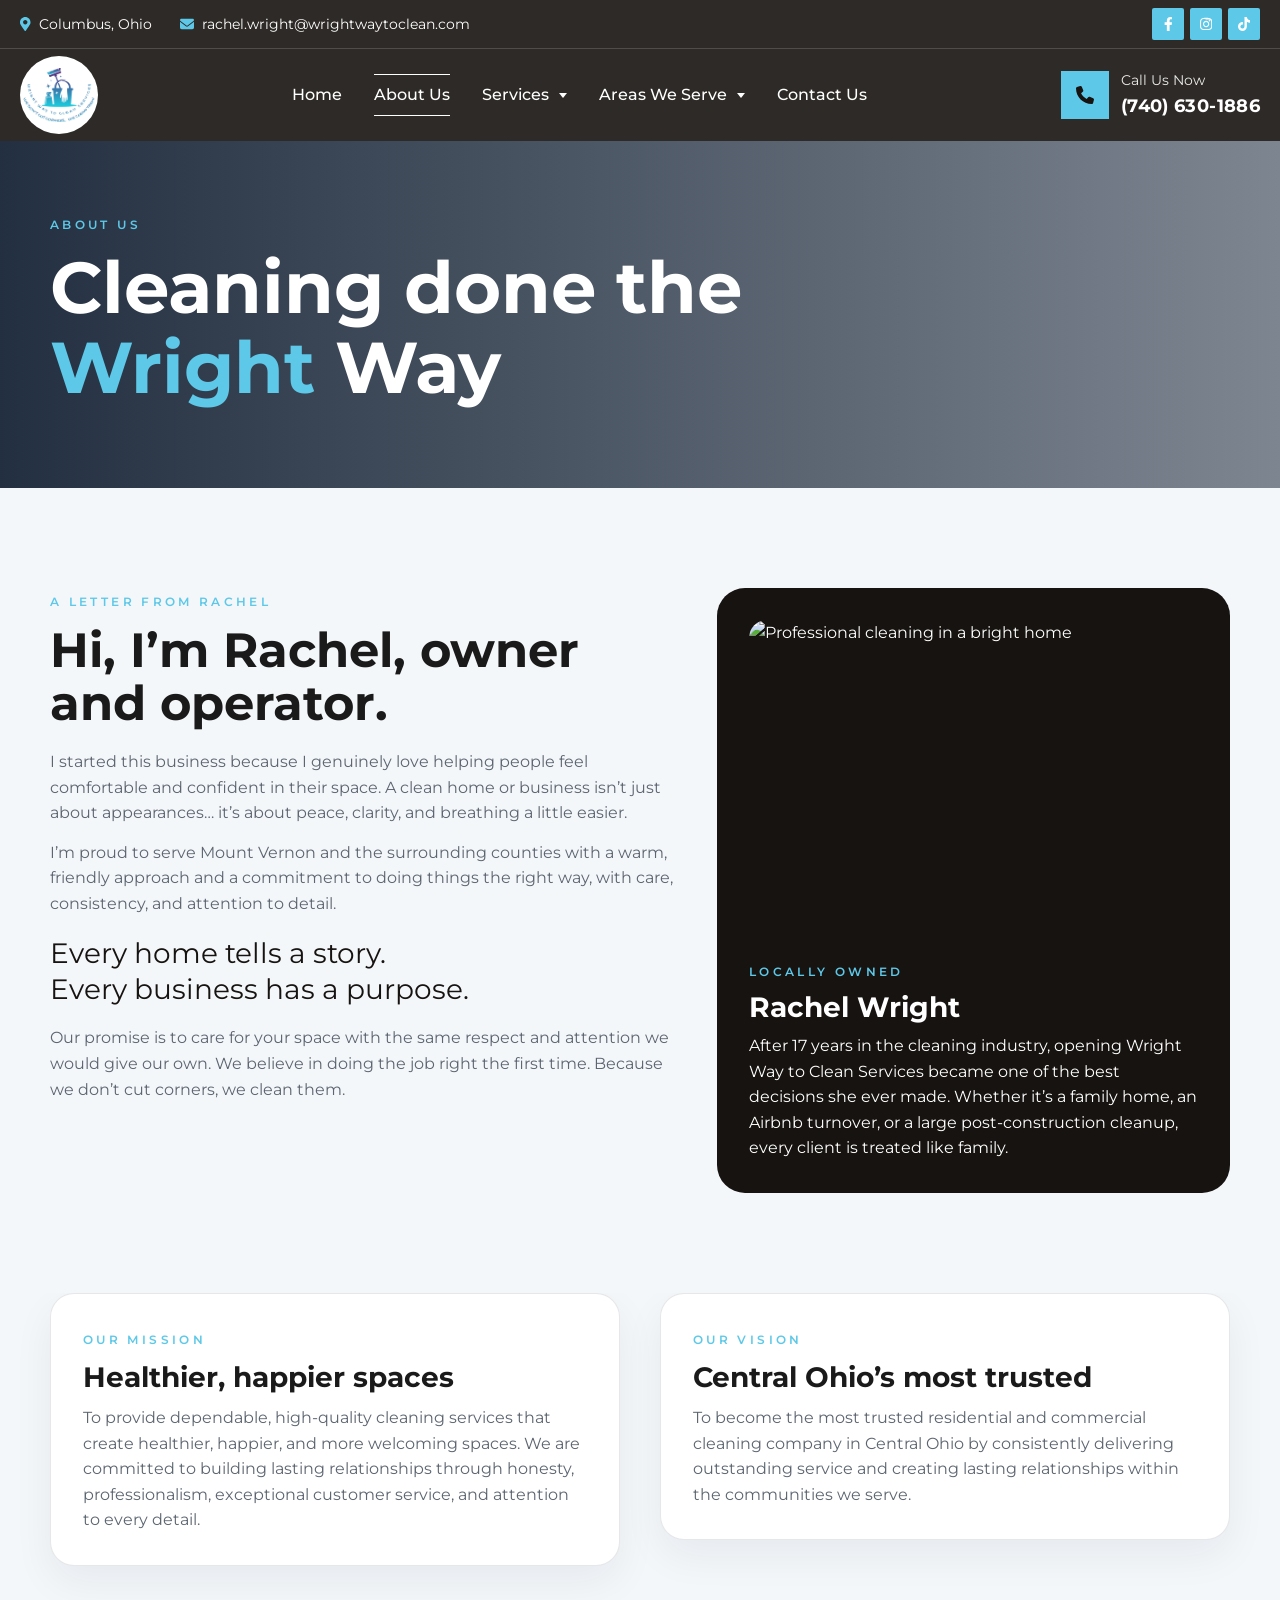
==== commit 7741eccc: "Switch the site to Montserrat, drop em dashes from copy, and remove the eyebrow rule line. Co-author" ====
--- a/about.html
+++ b/about.html
@@ -8,7 +8,7 @@
   <link rel="icon" href="assets/img/favicon.svg" type="image/svg+xml" />
   <link rel="preconnect" href="https://fonts.googleapis.com" />
   <link rel="preconnect" href="https://fonts.gstatic.com" crossorigin />
-  <link href="https://fonts.googleapis.com/css2?family=Outfit:wght@300;400;500;600;700&family=Playfair+Display:wght@500;600;700&display=swap" rel="stylesheet" />
+  <link href="https://fonts.googleapis.com/css2?family=Montserrat:wght@400;500;600;700&display=swap" rel="stylesheet" />
   <link rel="stylesheet" href="assets/css/style.css" />
 </head>
 <body>
@@ -85,17 +85,17 @@
     <div class="container story-grid">
       <div class="reveal-on">
         <p class="eyebrow">A letter from Rachel</p>
-        <h2 style="font-size:clamp(32px,4vw,48px);margin:10px 0 18px;">Hi, I’m Rachel — owner and operator.</h2>
+        <h2 style="font-size:clamp(32px,4vw,48px);margin:10px 0 18px;">Hi, I’m Rachel, owner and operator.</h2>
         <p style="color:var(--muted);margin-bottom:14px;">I started this business because I genuinely love helping people feel comfortable and confident in their space. A clean home or business isn’t just about appearances… it’s about peace, clarity, and breathing a little easier.</p>
-        <p style="color:var(--muted);margin-bottom:14px;">I’m proud to serve Mount Vernon and the surrounding counties with a warm, friendly approach and a commitment to doing things the right way — with care, consistency, and attention to detail.</p>
+        <p style="color:var(--muted);margin-bottom:14px;">I’m proud to serve Mount Vernon and the surrounding counties with a warm, friendly approach and a commitment to doing things the right way, with care, consistency, and attention to detail.</p>
         <p class="quote-pull">Every home tells a story.<br />Every business has a purpose.</p>
-        <p style="color:var(--muted);">Our promise is to care for your space with the same respect and attention we would give our own. We believe in doing the job right the first time. Because we don’t cut corners — we clean them.</p>
+        <p style="color:var(--muted);">Our promise is to care for your space with the same respect and attention we would give our own. We believe in doing the job right the first time. Because we don’t cut corners, we clean them.</p>
       </div>
       <aside class="rachel-card reveal-on">
         <img src="https://images.unsplash.com/photo-1581578731548-c64695cc6952?auto=format&fit=crop&w=1000&q=80" alt="Professional cleaning in a bright home" />
         <p class="eyebrow">Locally owned</p>
         <h3 style="font-size:28px;margin:8px 0 10px;">Rachel Wright</h3>
-        <p>After 17 years in the cleaning industry, opening Wright Way to Clean Services became one of the best decisions she ever made. Whether it’s a family home, an Airbnb turnover, or a large post-construction cleanup — every client is treated like family.</p>
+        <p>After 17 years in the cleaning industry, opening Wright Way to Clean Services became one of the best decisions she ever made. Whether it’s a family home, an Airbnb turnover, or a large post-construction cleanup, every client is treated like family.</p>
       </aside>
     </div>
   </section>
@@ -135,7 +135,7 @@
   <section class="cta-band">
     <div class="cta-glow"></div>
     <h2>Let’s care for your space</h2>
-    <p>Call today or send a message — we’ll build a plan that fits.</p>
+    <p>Call today or send a message, we’ll build a plan that fits.</p>
     <a class="btn btn-gold" href="contact.html">Get in touch</a>
   </section>
 
--- a/assets/css/style.css
+++ b/assets/css/style.css
@@ -21,9 +21,9 @@
   --shadow: 0 24px 60px rgba(16, 14, 10, 0.16);
   --radius: 22px;
   --header-h: 92px;
-  --font-d: "Playfair Display", serif;
-  --font-b: "Outfit", sans-serif;
-  --font-g: "Roboto", sans-serif;
+  --font-d: "Montserrat", sans-serif;
+  --font-b: "Montserrat", sans-serif;
+  --font-g: "Montserrat", sans-serif;
   --ease: cubic-bezier(0.22, 1, 0.36, 1);
 }
 
@@ -115,7 +115,7 @@
   50% { transform: scale(1.06); opacity: 0.8; }
 }
 
-/* Noise overlay removed — feTurbulence was painting every frame */
+/* Noise overlay removed; feTurbulence was painting every frame */
 
 /* Buttons */
 .btn {
@@ -150,15 +150,12 @@
 .btn:hover .arrow { transform: translateX(4px); }
 
 .eyebrow {
-  display: inline-flex; align-items: center; gap: 10px;
+  display: inline-flex; align-items: center;
   font-size: 12px; letter-spacing: 0.28em; text-transform: uppercase;
   color: var(--gold); font-weight: 600;
 }
-.eyebrow::before {
-  content: ""; width: 28px; height: 1px; background: currentColor;
-}
-
-h1, h2, h3, h4 { font-family: var(--font-d); line-height: 1.12; letter-spacing: -0.03em; }
+
+h1, h2, h3, h4 { font-family: var(--font-d); line-height: 1.12; letter-spacing: 0; }
 .section { padding: 100px 0; position: relative; }
 .section-head { text-align: center; max-width: 680px; margin: 0 auto 64px; }
 .section-head h2 { font-size: clamp(32px, 4.4vw, 56px); margin: 10px 0 16px; }
@@ -166,7 +163,7 @@
 .gold { color: var(--gold); }
 .cyan { color: var(--cyan); }
 
-/* Topbar + Header — GC Cleaning layout */
+/* Topbar + Header, GC Cleaning layout */
 .site-chrome {
   z-index: 40;
   background: rgba(18, 14, 10, 0.88);
@@ -362,12 +359,13 @@
 }
 .hero-video, .hero-poster {
   width: 100%; height: 100%; object-fit: cover;
+  filter: brightness(1.15);
 }
 .hero-video { opacity: 0; transition: opacity .6s ease; }
 .hero-video.is-on { opacity: 1; }
 .hero-overlay {
   background:
-    linear-gradient(90deg, rgba(4,10,22,0.82) 0%, rgba(4,10,22,0.55) 48%, rgba(4,10,22,0.72) 100%);
+    linear-gradient(90deg, rgba(4,10,22,0.55) 0%, rgba(4,10,22,0.28) 48%, rgba(4,10,22,0.45) 100%);
 }
 
 .hero-grid {
@@ -481,7 +479,7 @@
   font-family: var(--font-d);
   font-size: clamp(36px, 4vw, 56px);
   color: var(--gold);
-  letter-spacing: -0.04em;
+  letter-spacing: 0;
 }
 .stat span { color: rgba(255,255,255,0.7); font-size: 14px; letter-spacing: 0.08em; text-transform: uppercase; }
 
@@ -567,25 +565,17 @@
   position: absolute; inset: 0;
   width: 100%; height: 100%;
   object-fit: cover;
-  opacity: 0;
-  transform: scale(1.06);
-  transition: opacity .5s var(--ease), transform .8s var(--ease);
+  opacity: 1;
   z-index: 0;
-}
-.svc:hover img {
-  opacity: 1;
-  transform: scale(1.12);
 }
 .svc::after {
   content: "";
   position: absolute; inset: 0;
   background: linear-gradient(180deg, rgba(0,0,0,0.25), rgba(0,0,0,0.72));
-  opacity: 0;
-  transition: opacity .45s var(--ease);
+  opacity: 0.85;
   z-index: 1;
   pointer-events: none;
 }
-.svc:hover::after { opacity: 1; }
 .svc-num {
   position: absolute;
   top: 0;
@@ -645,9 +635,15 @@
   letter-spacing: 0.04em;
   padding: 11px 20px;
   text-transform: none;
-}
-
-/* Process — brochure spread, no timeline gimmicks */
+  transition: background .25s var(--ease), color .25s var(--ease);
+}
+.svc .more:hover,
+.svc:hover .more {
+  background: #fff;
+  color: #111;
+}
+
+/* Process, brochure spread, no timeline gimmicks */
 .process {
   background: #efece6;
   color: var(--ink);
@@ -1061,7 +1057,7 @@
 .page-hero.contact-hero {
   background:
     linear-gradient(90deg, rgba(6,20,39,0.88), rgba(6,20,39,0.5)),
-    url("https://images.unsplash.com/photo-1563453392212-326f5e854473?auto=format&fit=crop&w=1800&q=70") center/cover;
+    url("https://images.unsplash.com/photo-1558317374-058bb2c308b3?auto=format&fit=crop&w=1800&q=70") center/cover;
 }
 .page-hero h1 { font-size: clamp(40px, 6vw, 72px); margin-top: 10px; }
 
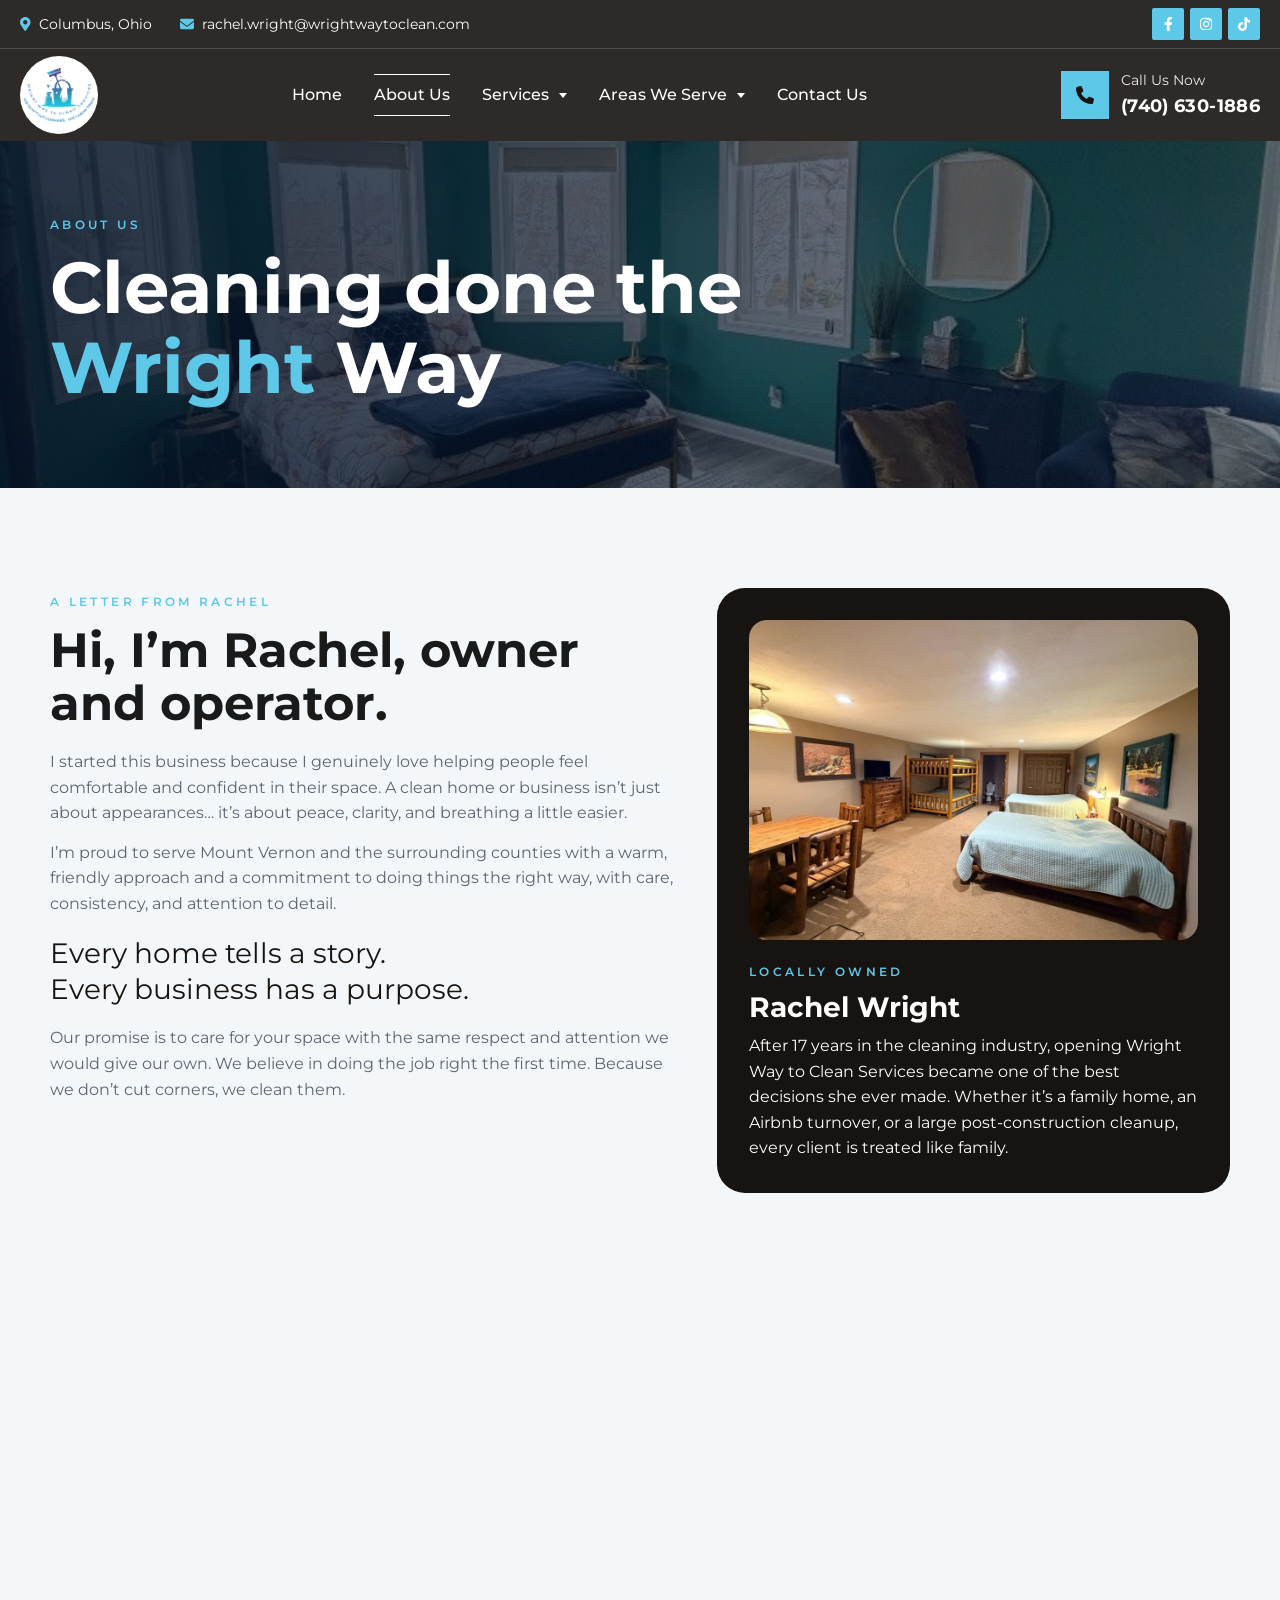
==== commit 3a2ddb32: "Replace stock interiors with the client’s real cleaned homes across the site. Co-authored-by: Cursor" ====
--- a/about.html
+++ b/about.html
@@ -92,7 +92,7 @@
         <p style="color:var(--muted);">Our promise is to care for your space with the same respect and attention we would give our own. We believe in doing the job right the first time. Because we don’t cut corners, we clean them.</p>
       </div>
       <aside class="rachel-card reveal-on">
-        <img src="https://images.unsplash.com/photo-1581578731548-c64695cc6952?auto=format&fit=crop&w=1000&q=80" alt="Professional cleaning in a bright home" />
+        <img src="assets/img/work/lodge-bedroom.jpg" alt="A professionally cleaned guest suite" />
         <p class="eyebrow">Locally owned</p>
         <h3 style="font-size:28px;margin:8px 0 10px;">Rachel Wright</h3>
         <p>After 17 years in the cleaning industry, opening Wright Way to Clean Services became one of the best decisions she ever made. Whether it’s a family home, an Airbnb turnover, or a large post-construction cleanup, every client is treated like family.</p>
--- a/assets/css/style.css
+++ b/assets/css/style.css
@@ -637,8 +637,7 @@
   text-transform: none;
   transition: background .25s var(--ease), color .25s var(--ease);
 }
-.svc .more:hover,
-.svc:hover .more {
+.svc .more:hover {
   background: #fff;
   color: #111;
 }
@@ -1046,18 +1045,18 @@
 .page-hero {
   background:
     linear-gradient(90deg, rgba(6,20,39,0.88), rgba(6,20,39,0.55)),
-    url("https://images.unsplash.com/photo-1581578731548-c64695cc6952?auto=format&fit=crop&w=1800&q=70") center/cover;
+    url("../img/kitchen.jpg") center/cover;
   color: #fff; padding: 70px 0 80px; position: relative; overflow: hidden;
 }
 .page-hero.about-hero {
   background:
     linear-gradient(90deg, rgba(6,20,39,0.88), rgba(6,20,39,0.5)),
-    url("https://images.unsplash.com/photo-1527515637462-cff94eecc1ac?auto=format&fit=crop&w=1800&q=70") center/cover;
+    url("../img/work/bedroom-master.jpg") center/cover;
 }
 .page-hero.contact-hero {
   background:
     linear-gradient(90deg, rgba(6,20,39,0.88), rgba(6,20,39,0.5)),
-    url("https://images.unsplash.com/photo-1558317374-058bb2c308b3?auto=format&fit=crop&w=1800&q=70") center/cover;
+    url("../img/work/lodge-living.jpg") center/cover;
 }
 .page-hero h1 { font-size: clamp(40px, 6vw, 72px); margin-top: 10px; }
 
